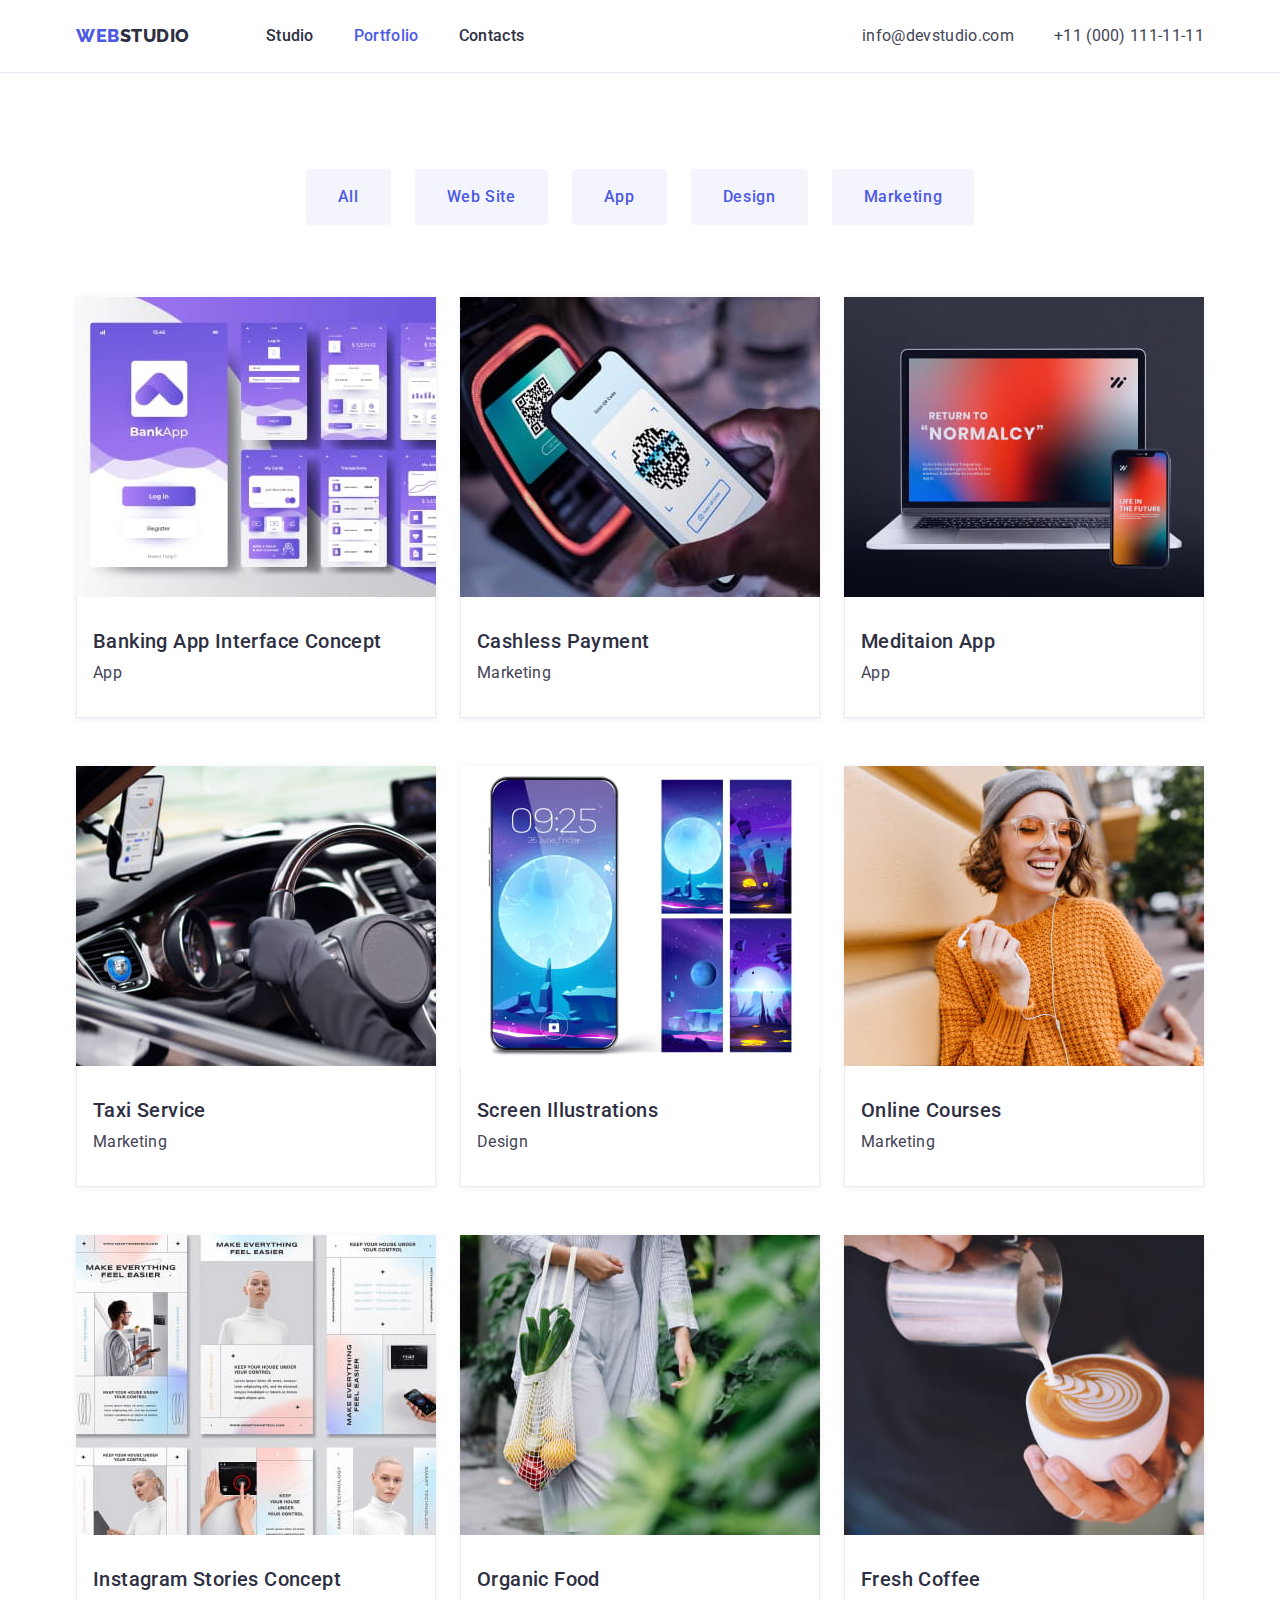
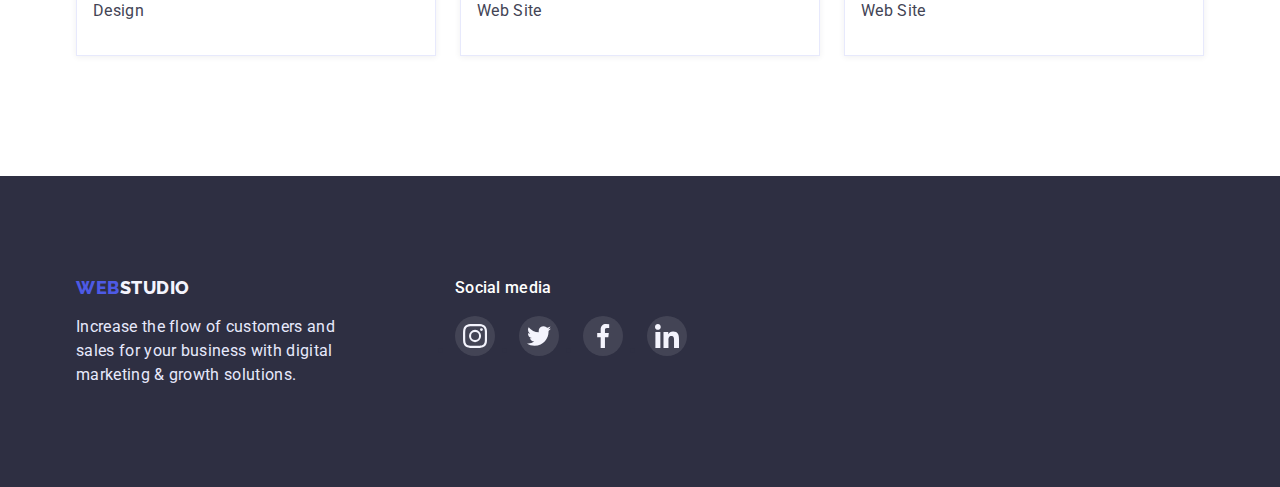
==== portfolio.html @ 7fffa985 "Initial commit" ====
<!DOCTYPE html>
<html lang="en">

<head>
    <meta charset="UTF-8">
    <meta http-equiv="X-UA-Compatible" content="IE=edge">
    <meta name="viewport" content="width=device-width, initial-scale=1.0">
    <title>Portfolio</title>

    <link rel="preconnect" href="https://fonts.googleapis.com">
    <link rel="preconnect" href="https://fonts.gstatic.com" crossorigin>
    <link
        href="https://fonts.googleapis.com/css2?family=Raleway:wght@800&family=Roboto:wght@400;500;700;900&display=swap"
        rel="stylesheet">

    <link rel="stylesheet"
        href="https://cdnjs.cloudflare.com/ajax/libs/modern-normalize/1.1.0/modern-normalize.min.css">

    <link rel="stylesheet" href="./css/styles.css" />
</head>

<body>
    <header class="page-header">
        <div class="header-cont container">
            <nav class="nav-head">
                <!-- Logo -->
                <a class="logo list" href="./index.html">WEB<span class="logo-dark">STUDIO</span></a>

                <!-- Navigation menu -->
                <ul class="navigation list">
                    <li class="item">
                        <a class="nav-link list" href="./index.html">Studio</a>
                    </li>
                    <li class="item">
                        <a class="nav-link current list" href="./portfolio.html">Portfolio</a>
                    </li>
                    <li class="item">
                        <a class="nav-link list" href="">Contacts</a>
                    </li>
                </ul>
            </nav>
            <!-- Contacts -->
            <ul class="contacts list">
                <li class="item">
                    <a class="con-link list" href="mailto:info@devstudio.com">info@devstudio.com</a>
                </li>
                <li>
                    <a class="con-link list" href="tel:+110001111111">+11 (000) 111-11-11</a>
                </li>
            </ul>
        </div>
    </header>
    <main>

        <!-- Filter -->
        <section>
            <div class="filter-section container">
                <h1 class="ghost">Portfolio</h1>
                <ul class="filter-item list">
                    <li>
                        <button class="filter-btn" type="button">All</button>
                    </li>
                    <li>
                        <button class="filter-btn" type="button">Web Site</button>
                    </li>
                    <li>
                        <button class="filter-btn" type="button">App</button>
                    </li>
                    <li>
                        <button class="filter-btn" type="button">Design</button>
                    </li>
                    <li>
                        <button class="filter-btn" type="button">Marketing</button>
                    </li>

                </ul>
            </div>

            <!-- Main section -->

            <div class="container">
                <ul class="portfolio-card list">
                    <li class="por-card">
                        <a class="por-bloc list" href="">
                            <img src="./images/portfolio/img1.jpg" alt="row_image" width="360" height="300">
                            <div class="port-border">
                                <h2 class="card-title">Banking App Interface Concept</h2>
                                <p class="card-desc">App</p>
                            </div>
                        </a>
                    </li>
                    <li class="por-card">
                        <a class="por-bloc list" href="">
                            <img src="./images/portfolio/img2.jpg" alt="row_image" width="360" height="300">
                            <div class="port-border">
                                <h2 class="card-title">Cashless Payment</h2>
                                <p class="card-desc">Marketing</p>
                            </div>
                        </a>
                    </li>
                    <li class="por-card">
                        <a class="por-bloc list" href="">
                            <img src="./images/portfolio/img3.jpg" alt="row_image" width="360" height="300">
                            <div class="port-border">
                                <h2 class="card-title">Meditaion App</h2>
                                <p class="card-desc">App</p>
                            </div>
                        </a>
                    </li>
                    <li class="por-card">
                        <a class="por-bloc list" href="">
                            <img src="./images/portfolio/img4.jpg" alt="row_image" width="360" height="300">
                            <div class="port-border">
                                <h2 class="card-title">Taxi Service</h2>
                                <p class="card-desc">Marketing</p>
                            </div>
                        </a>
                    </li>
                    <li class="por-card">
                        <a class="por-bloc list" href="">
                            <img src="./images/portfolio/img5.jpg" alt="row_image" width="360" height="300">
                            <div class="port-border">
                                <h2 class="card-title">Screen Illustrations</h2>
                                <p class="card-desc">Design</p>
                            </div>
                        </a>
                    </li>
                    <li class="por-card">
                        <a class="por-bloc list" href="">
                            <img src="./images/portfolio/img6.jpg" alt="row_image" width="360" height="300">
                            <div class="port-border">
                                <h2 class="card-title">Online Courses</h2>
                                <p class="card-desc">Marketing</p>
                            </div>
                        </a>
                    </li>
                    <li class="por-card">
                        <a class="por-bloc list" href="">
                            <img src="./images/portfolio/img7.jpg" alt="row_image" width="360" height="300">
                            <div class="port-border">
                                <h2 class="card-title">Instagram Stories Concept</h2>
                                <p class="card-desc">Design</p>
                            </div>
                        </a>
                    </li>
                    <li class="por-card">
                        <a class="por-bloc list" href="">
                            <img src="./images/portfolio/img8.jpg" alt="row_image" width="360" height="300">
                            <div class="port-border">
                                <h2 class="card-title">Organic Food</h2>
                                <p class="card-desc">Web Site</p>
                            </div>
                        </a>
                    </li>
                    <li class="por-card">
                        <a class="por-bloc list" href="">
                            <img src="./images/portfolio/img9.jpg" alt="row_image" width="360" height="300">
                            <div class="port-border">
                                <h2 class="card-title">Fresh Coffee</h2>
                                <p class="card-desc">Web Site</p>
                            </div>
                        </a>
                    </li>
                </ul>
            </div>
        </section>

    </main>

    <footer>
        <div class="footer container">
            <div><a class="logo list" href="./index.html">WEB<span class="logo-white">STUDIO</span></a>
                <p class="footer-text">Increase the flow of customers and <br> sales for your business with digital <br>
                    marketing &
                    growth solutions.</p>
            </div>
            <div class="footer-media">
                <p class="social-media">Social media</p>
                <ul class="footer-action">
                    <li>
                        <a class="footer-link" href="">
                            <svg class="footer-icon" width="24" height="24">
                                <use href="./images/icons.svg#instagram"></use>
                            </svg>
                        </a>
                    </li>
                    <li>
                        <a class="footer-link" href="">
                            <svg class="footer-icon" width="24" height="24">
                                <use href="./images/icons.svg#twitter"></use>
                            </svg>
                        </a>
                    </li>
                    <li>
                        <a class="footer-link" href="">
                            <svg class="footer-icon" width="24" height="24">
                                <use href="./images/icons.svg#facebook"></use>
                            </svg>
                        </a>
                    </li>
                    <li>
                        <a class="footer-link" href="">
                            <svg class="footer-icon" width="24" height="24">
                                <use href="./images/icons.svg#linkedin"></use>
                            </svg>
                        </a>
                    </li>
                </ul>
            </div>
        </div>
    </footer>
</body>

</html>
---- css/styles.css ----
/* Colors */
/* основний колір  #2E2F42 */
/* другорядний текст #434455 */
/* білий текст #FFFFFF */
/* білий текст лого #F4F4FD  */
/* основний акцент #4D5AE5 */

:root {
    --primary-text: #2e2f42;
    --secondary-text: #434455;
    --accent-color: #4D5AE5;
    --hover-color: #404BBF;
    --white-text: #FFFFFF;
    --second-white-color: #F4F4FD;
}

body {
    background-color: #ffffff;
    font-family: Roboto, sans-serif;
    color: var(--primary-text);

}

.list {
    list-style: none;
    text-decoration: none;
    margin-top: 0;
    margin-bottom: 0;
}

button {
    min width: 169px;
    border-radius: 4px;
    padding: 16px 32px;
    
    font-family: inherit;
    cursor: pointer;
    border: none;
    font-family: 'Roboto';
    font-style: normal;
    font-weight: 500;
    font-size: 16px;
    line-height: 1.5;
    letter-spacing: 0.04em;
    text-align: center;

}

.boxx {
    background-color: rgb(104, 104, 104);
    outline: 1px solid red;
}

.container {
    margin-left: auto;
    margin-right: auto;
    max-width: 1158px;
    padding-left: 15px;
    padding-right: 15px;

    /* outline: 1px solid red; */
    /* background-color: rgb(193, 211, 201); */
}

.ghost {
    display: none;
}

img{
    display: block;
}

/* Page header */
.page-header {
    border-bottom: 1px solid #E7E9FC;
}

.header-cont {
    display: flex;
    align-items: center;
    justify-content: space-between;
}

/* logo */
.logo {
    display: block;
    padding-top: 24px;
    padding-bottom: 24px;
    margin-right: 76px;

    color: var(--accent-color);
    font-family: Raleway, sans-serif;
    font-weight: 800;
    font-size: 18px;
    line-height: 1.3;
    letter-spacing: 0.03em;
}
.logo-dark {color: var(--primary-text);}
.logo-white {color: var(--second-white-color);}

/* Навігація контакти */

.navigation {
    display: flex;
    padding-left: 0;
}
.nav-head {
    display: flex;
}
.navigation .item:not(:last-child) {
    margin-right: 40px;
}

.nav-link {
    display: block;
    padding-top: 24px;
    padding-bottom: 24px;
    
    font-weight: 500;
    font-size: 16px;
    line-height: 1.5;
    letter-spacing: 0.02em;
    color: var(--primary-text);

}
.nav-link:hover,
.nav-link:focus {
    color: var(--hover-color);
}
.current {
    color: var(--accent-color);
}

.contacts {
    padding-left: 0;
    display: flex;
}
.contacts .item:not(:last-child){
    margin-right: 40px;
}

.con-link {
    display: block;
    padding-top: 24px;
    padding-bottom: 24px;

    font-size: 16px;
    line-height: 1.5;
    letter-spacing: 0.02em;
    color: var(--secondary-text);
}
.con-link:hover,
.con-link:focus {
    color: var(--hover-color);
}

/* ***** Main page ***** */

/* HERO */
.hero {
    width: 1440px;
    height: 600px;
    padding: 188px 0px;
    margin-left: auto;
    margin-right: auto;
    text-align: center;
    background-color: rgba(46, 47, 66, 0.7);
    background-image: linear-gradient(rgba(46, 47, 66, 0.7), rgba(46, 47, 66, 0.7)), url(../images/people-office\ 1.jpg);
    background-position: center;
    box-shadow: 0px 4px 4px rgba(0, 0, 0, 0.25);
}
.hero-title {
    margin-top: 0;
    margin-bottom: 48px;

    color: var(--white-text);
    font-weight: 700;
    font-size: 56px;
    line-height: 1.1;
    letter-spacing: 0.02em;
    text-align: center;
}
.hero-button {
    margin-top: 0;
    margin-bottom: 0;

    color: var(--white-text);
    background-color: var(--accent-color);
    box-shadow: 0px 4px 4px rgba(0, 0, 0, 0.15);
    height: 56px;
}
.hero-button:hover,
.hero-button:focus {
    background-color: var(--hover-color);
}

/* Feature */
.feature-box{
    padding: 120px 0px;
}

.feature {
    display: flex;
    padding-left: 0;
}
.feature .element:not(:last-child){
    margin-right: 24px;
}
.element-icon{
    display: flex;
    margin-bottom: 8px;
    width: 264px;
    height: 112px;
    align-items: center;
    justify-content: center;
    background: #F4F4FD;
    border-radius: 4px;

}
.feature-title {
    margin-top: 0;
    margin-bottom: 8px;
    
    font-weight: 500;
    font-size: 20px;
    line-height: 1.2;
    letter-spacing: 0.02em;
}

.feature-text {
    margin: 0;
    
    font-size: 16px;
    line-height: 1.5;
    letter-spacing: 0.02em;
    color:var(--secondary-text);
}

/* Doing section */
.doing{
    padding-bottom: 120px;
}

.doing-title {
    margin-bottom: 72px;
    
    font-weight: 700;
    font-size: 36px;
    line-height: 1.1;
    letter-spacing: 0.02em;
    text-transform: capitalize;
    text-align: center;
}
.doing-img {
    display: flex;
    padding: 0; 
}
.doing-img li:not(:last-child){
    margin-right: 24px;
}

/* Team */
.team {
    padding-top: 120px;
    padding-bottom: 120px;
    background-color: #F4F4FD;
}
.team-card {
    display: flex;
    padding: 0;
}
.team-card li{
    background-color: #FFFFFF;
    border-radius: 0px 0px 4px 4px;
}
.team-card li:not(:last-child) {
    margin-right: 24px;
}
.team-title {
    margin-bottom: 72px;

    font-weight: 700;
    font-size: 36px;
    line-height: 1.1;
    letter-spacing: 0.02em;
    text-align: center;
}
.team-box{
    padding: 32px 16px;
    text-align: center;
}
.team-name {
    margin: 0px 0px 8px 0px;
    font-weight: 500;
    font-size: 20px;
    line-height: 1.2;
    letter-spacing: 0.02em;
}
.team-desc {
    font-size: 16px;
    line-height: 1.5;
    letter-spacing: 0.02em;
    color: var(--secondary-text);
    margin: 0px 0px 8px 0px;
}
.team-social{
    display: flex;
    padding: 0;
}
.social-icon {
    fill: var(--second-white-color)
    

}
.social-block{
    display: flex;
    align-items: center;
    justify-content: center;
    width: 40px;
    height: 40px;
    background-color: var(--accent-color);
    border-radius: 50%;
}
.social-block:hover {
    background-color: var(--hover-color)
}


/* Customers */
.client-cont{
    padding-top: 130px;
    padding-bottom: 120px;

}
.client-top{
    margin-top: 0;
    margin-bottom: 72px;
    font-weight: 700;
    font-size: 36px;
    line-height: 1.1;
    text-align: center;
    letter-spacing: 0.02em;
    text-transform: capitalize;
    color: var(--primary-text);
}
.client-list{
    display: flex;
    padding: 0;    
    gap: 24px;
}
.client-logo{
    width: 168px;
    height: 88px;
    display: flex;
    flex-direction: row;
    align-items: flex-start;
    padding: 16px 32px;
    border: 1px solid #8E8F99;
    border-radius: 4px;
}
.client-logo:focus,
.client-logo:hover{
    border: 1px solid var(--hover-color);
    border-radius: 4px;
}
.client-icon{
    fill: #8E8F99;
}
.client-icon:focus,
.client-icon:hover{
    fill: var(--hover-color);
}



/* Footer */
footer {
    padding-top: 100px;
    padding-bottom: 100px;
    background-color: var(--primary-text);
}
div.foorer.container {
    width: 264px;
    height: 110px;

}
.footer{
    display: flex;
}

.footer-text {
    line-height: 1.5;
    letter-spacing: 0.02em;
    color: #E7E9FC;
    margin-bottom: 0;
    margin-top: 0;
}
.footer .logo{
    padding-top: 0;
    padding-bottom: 0;
    margin-bottom: 16px;
}
.footer-media{
    display: block;
    margin-left: 120px;
}
.social-media{
    margin-top: 0;
    letter-spacing: 0.02em;
    font-weight: 500;
    font-style: 16px;
    line-height: 1.5;
    color: var(--white-text);

}
.footer-action{
    display: flex;
    padding: 0;
    margin: 0;
    gap: 24px;
}
.footer-link{
    align-items: center;
    justify-content: center;
    background: rgba(255, 255, 255, 0.1);
    border-radius: 50%;
    display: block;
    border: none;
    height: 40px;
    fill: var(--second-white-color)
}
.footer-link:focus,
.footer-link:hover{
    background: #31D0AA;
}
.footer-icon{
    width: 24px;
    height: 24px;
    margin: 8px;
    fill: var(--second-white-color)
}


/* ***** Portfolio page ***** */

/* Filter */

.filter-section{
    padding-top: 96px;
    padding-bottom: 72px;
}
.filter-item {
    display: flex;
    justify-content: center;
    padding-left: 0;
}
.filter-btn {
    background-color: var(--second-white-color);
    color: var(--accent-color);
}
.filter-item > li:not(:last-child) {
    margin-right: 24px;
}
.filter-btn:hover,
.filter-btn:focus {
    background-color: #404BBF;
    color: #ffffff;
}

/* Portfolio cards */

.portfolio-card {
    padding-bottom: 120px;
    display: flex;
    flex-wrap: wrap;
    column-gap: 24px;
    row-gap: 48px;
    padding-left: 0;
}

.por-bloc {
    display: block;
    box-shadow: 0px 1px 6px rgba(46, 47, 66, 0.08);
}
.por-bloc:hover {
    box-shadow: 0px 1px 6px rgba(46, 47, 66, 0.08), 0px 1px 1px rgba(46, 47, 66, 0.16), 0px 2px 1px rgba(46, 47, 66, 0.08);
}
.port-border {
    padding: 32px 16px;

    border-left: 1px solid #E7E9FC;
    border-bottom: 1px solid #E7E9FC;
    border-right: 1px solid #E7E9FC;
}
.card-title {
    margin:0px 0px 8px 0px;
    font-weight: 500;
    font-size: 20px;
    line-height: 1.2;
    letter-spacing: 0.02em;
    color: var(--primary-text);
}
.card-desc {
    margin: 0;
    font-size: 16px;
    line-height: 1.5;
    letter-spacing: 0.02em;
    color: var(--secondary-text);
}
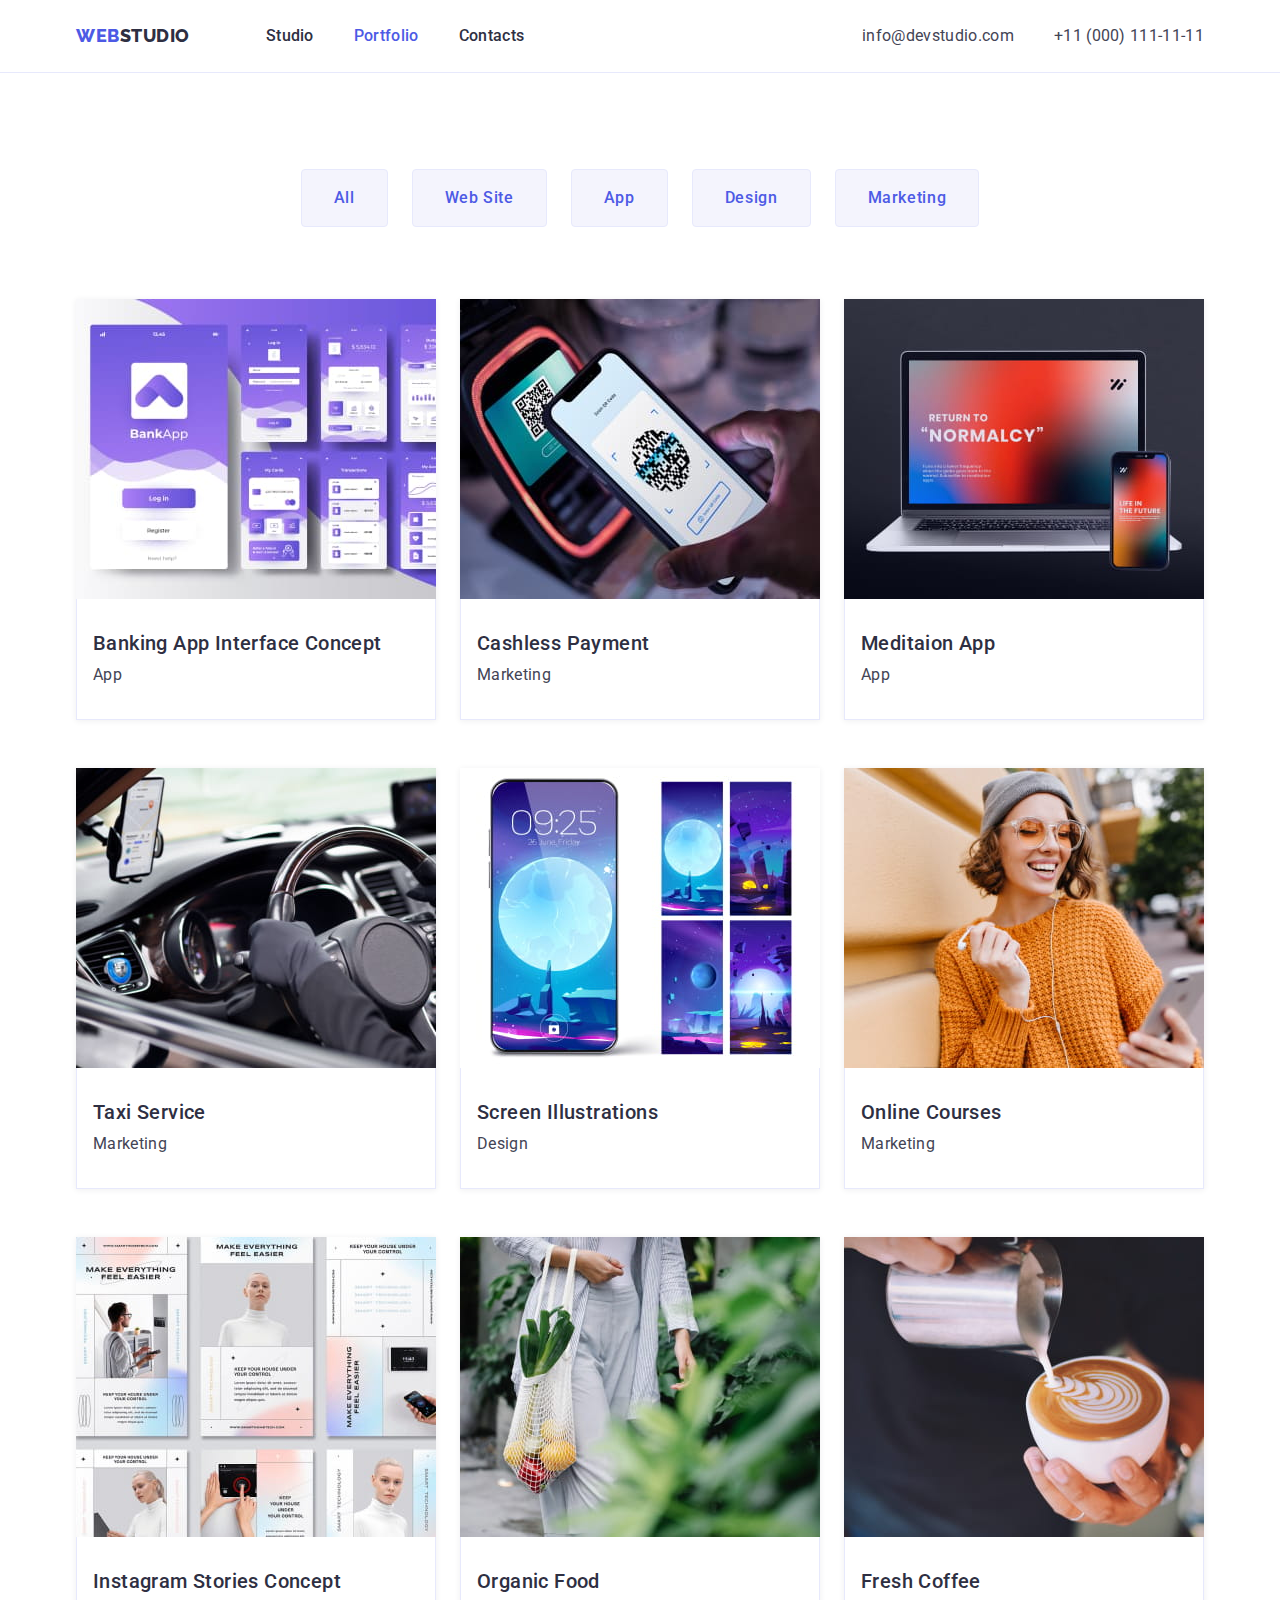
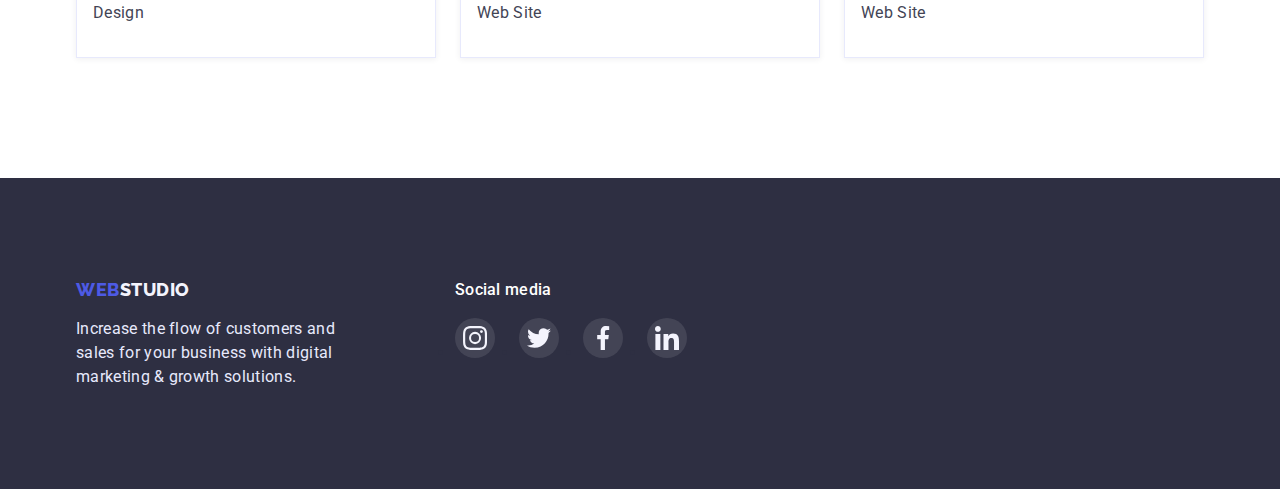
==== commit 7c66f826: "hw-05-02" ====
--- a/portfolio.html
+++ b/portfolio.html
@@ -58,19 +58,19 @@
                 <h1 class="ghost">Portfolio</h1>
                 <ul class="filter-item list">
                     <li>
-                        <button class="filter-btn" type="button">All</button>
-                    </li>
-                    <li>
-                        <button class="filter-btn" type="button">Web Site</button>
-                    </li>
-                    <li>
-                        <button class="filter-btn" type="button">App</button>
-                    </li>
-                    <li>
-                        <button class="filter-btn" type="button">Design</button>
-                    </li>
-                    <li>
-                        <button class="filter-btn" type="button">Marketing</button>
+                        <button class="filter-btn button" type="button">All</button>
+                    </li>
+                    <li>
+                        <button class="filter-btn button" type="button">Web Site</button>
+                    </li>
+                    <li>
+                        <button class="filter-btn button" type="button">App</button>
+                    </li>
+                    <li>
+                        <button class="filter-btn button" type="button">Design</button>
+                    </li>
+                    <li>
+                        <button class="filter-btn button" type="button">Marketing</button>
                     </li>
 
                 </ul>
--- a/css/styles.css
+++ b/css/styles.css
@@ -28,7 +28,7 @@
     margin-bottom: 0;
 }
 
-button {
+.button {
     min width: 169px;
     border-radius: 4px;
     padding: 16px 32px;
@@ -46,11 +46,6 @@
 
 }
 
-.boxx {
-    background-color: rgb(104, 104, 104);
-    outline: 1px solid red;
-}
-
 .container {
     margin-left: auto;
     margin-right: auto;
@@ -58,8 +53,6 @@
     padding-left: 15px;
     padding-right: 15px;
 
-    /* outline: 1px solid red; */
-    /* background-color: rgb(193, 211, 201); */
 }
 
 .ghost {
@@ -122,10 +115,14 @@
     letter-spacing: 0.02em;
     color: var(--primary-text);
 
+    transition-property: color;
+    transition-duration: 250ms;
+    transition-timing-function: cubic-bezier(0.4, 0, 0.2, 1);
 }
 .nav-link:hover,
 .nav-link:focus {
     color: var(--hover-color);
+
 }
 .current {
     color: var(--accent-color);
@@ -148,6 +145,10 @@
     line-height: 1.5;
     letter-spacing: 0.02em;
     color: var(--secondary-text);
+
+    transition-property: color;
+    transition-duration: 250ms;
+    transition-timing-function: cubic-bezier(0.4, 0, 0.2, 1);
 }
 .con-link:hover,
 .con-link:focus {
@@ -188,6 +189,10 @@
     background-color: var(--accent-color);
     box-shadow: 0px 4px 4px rgba(0, 0, 0, 0.15);
     height: 56px;
+
+    transition-property: background-color;
+    transition-duration: 250ms;
+    transition-timing-function: cubic-bezier(0.4, 0, 0.2, 1);
 }
 .hero-button:hover,
 .hero-button:focus {
@@ -269,8 +274,10 @@
     display: flex;
     padding: 0;
 }
-.team-card li{
+.t-card {
     background-color: #FFFFFF;
+    border-radius: 0px 0px 4px 4px;
+    box-shadow: 0px 1px 6px rgba(46, 47, 66, 0.08), 0px 1px 1px rgba(46, 47, 66, 0.16), 0px 2px 1px rgba(46, 47, 66, 0.08);
     border-radius: 0px 0px 4px 4px;
 }
 .team-card li:not(:last-child) {
@@ -307,6 +314,7 @@
     display: flex;
     padding: 0;
 }
+
 .social-icon {
     fill: var(--second-white-color)
     
@@ -320,6 +328,10 @@
     height: 40px;
     background-color: var(--accent-color);
     border-radius: 50%;
+    
+    transition-property: background-color;
+    transition-duration: 250ms;
+    transition-timing-function: cubic-bezier(0.4, 0, 0.2, 1);
 }
 .social-block:hover {
     background-color: var(--hover-color)
@@ -357,18 +369,19 @@
     padding: 16px 32px;
     border: 1px solid #8E8F99;
     border-radius: 4px;
+    color: #8E8F99;
+    
+    transition-property: color ;
+    transition-duration: 250ms;
+    transition-timing-function: cubic-bezier(0.4, 0, 0.2, 1);
 }
 .client-logo:focus,
 .client-logo:hover{
     border: 1px solid var(--hover-color);
-    border-radius: 4px;
+    color: var(--hover-color);
 }
 .client-icon{
-    fill: #8E8F99;
-}
-.client-icon:focus,
-.client-icon:hover{
-    fill: var(--hover-color);
+    fill: currentColor;
 }
 
 
@@ -427,7 +440,11 @@
     display: block;
     border: none;
     height: 40px;
-    fill: var(--second-white-color)
+    fill: var(--second-white-color);
+    
+    transition-property: background-color;
+    transition-duration: 250ms;
+    transition-timing-function: cubic-bezier(0.4, 0, 0.2, 1);
 }
 .footer-link:focus,
 .footer-link:hover{
@@ -457,6 +474,12 @@
 .filter-btn {
     background-color: var(--second-white-color);
     color: var(--accent-color);
+    border: 1px solid #E7E9FC;
+    border-radius: 4px;
+
+    transition-property: background-color color box-shadow;
+    transition-duration: 250ms;
+    transition-timing-function: cubic-bezier(0.4, 0, 0.2, 1);
 }
 .filter-item > li:not(:last-child) {
     margin-right: 24px;
@@ -465,6 +488,8 @@
 .filter-btn:focus {
     background-color: #404BBF;
     color: #ffffff;
+    box-shadow: 0px 3px 1px rgba(0, 0, 0, 0.1), 0px 2px 1px rgba(0, 0, 0, 0.08), 0px 2px 2px rgba(0, 0, 0, 0.12);
+    border: 1px solid var(--hover-color);
 }
 
 /* Portfolio cards */
@@ -506,4 +531,88 @@
     line-height: 1.5;
     letter-spacing: 0.02em;
     color: var(--secondary-text);
+}
+.por-thumb{
+    position: relative;
+
+}
+.por-thumb::before  {
+    display: inline-block;
+    position: absolute;
+    content: "";
+    width: 100%;
+    height: 100%;
+
+    background-color: var(--accent-color);
+
+    opacity: 0;
+}
+.por-thumb:hover::before{
+    opacity: 1;
+    
+}
+
+/* Modal window!!! */
+
+.backdrop{
+    position: fixed;
+    top: 0;
+    left: 0;
+    width: 100%;
+    height: 100%;
+    background-color: rgba(46, 47, 66, 0.4);
+
+    opacity: 1;
+    transition: opacity 250ms cubic-bezier(0.4, 0, 0.2, 1);
+}
+
+.backdrop.is-hidden{
+    opacity: 0;
+    pointer-events: none;
+}
+.backdrop.is-hidden .modal {
+    transform: translate(-50%, -50%) scale(0.8);
+}
+.modal{
+    position: absolute;
+
+    /* Відтворено з Figma */
+   
+    /* top: 88px;
+    left: 50%;
+    transform: translateX(-50%); */
+ 
+    /* Потрібно по завданню  */
+    top: 50%;
+    left: 50%;
+
+    width: 408px;
+    min-height: 576px;
+    
+    background-color: #FCFCFC;
+    box-shadow: 0px 1px 1px rgba(0, 0, 0, 0.14), 0px 1px 3px rgba(0, 0, 0, 0.12), 0px 2px 1px rgba(0, 0, 0, 0.2);
+    border-radius: 4px;
+    
+    transform: translate(-50%, -50%) scale(1);
+    transition: transform 250ms cubic-bezier(0.4, 0, 0.2, 1);
+}
+
+.modal-btn{
+    display: flex;
+    align-items: center;
+    justify-content: center;
+
+    position: absolute;
+    top: 24px;
+    right: 24px;
+    
+    width: 24px;
+    height: 24px;
+
+    background-color: #E7E9FC;
+    border: 1px solid rgba(0, 0, 0, 0.1);
+    border-radius: 50%;
+}
+.modal-icon{
+    color: #000;
 }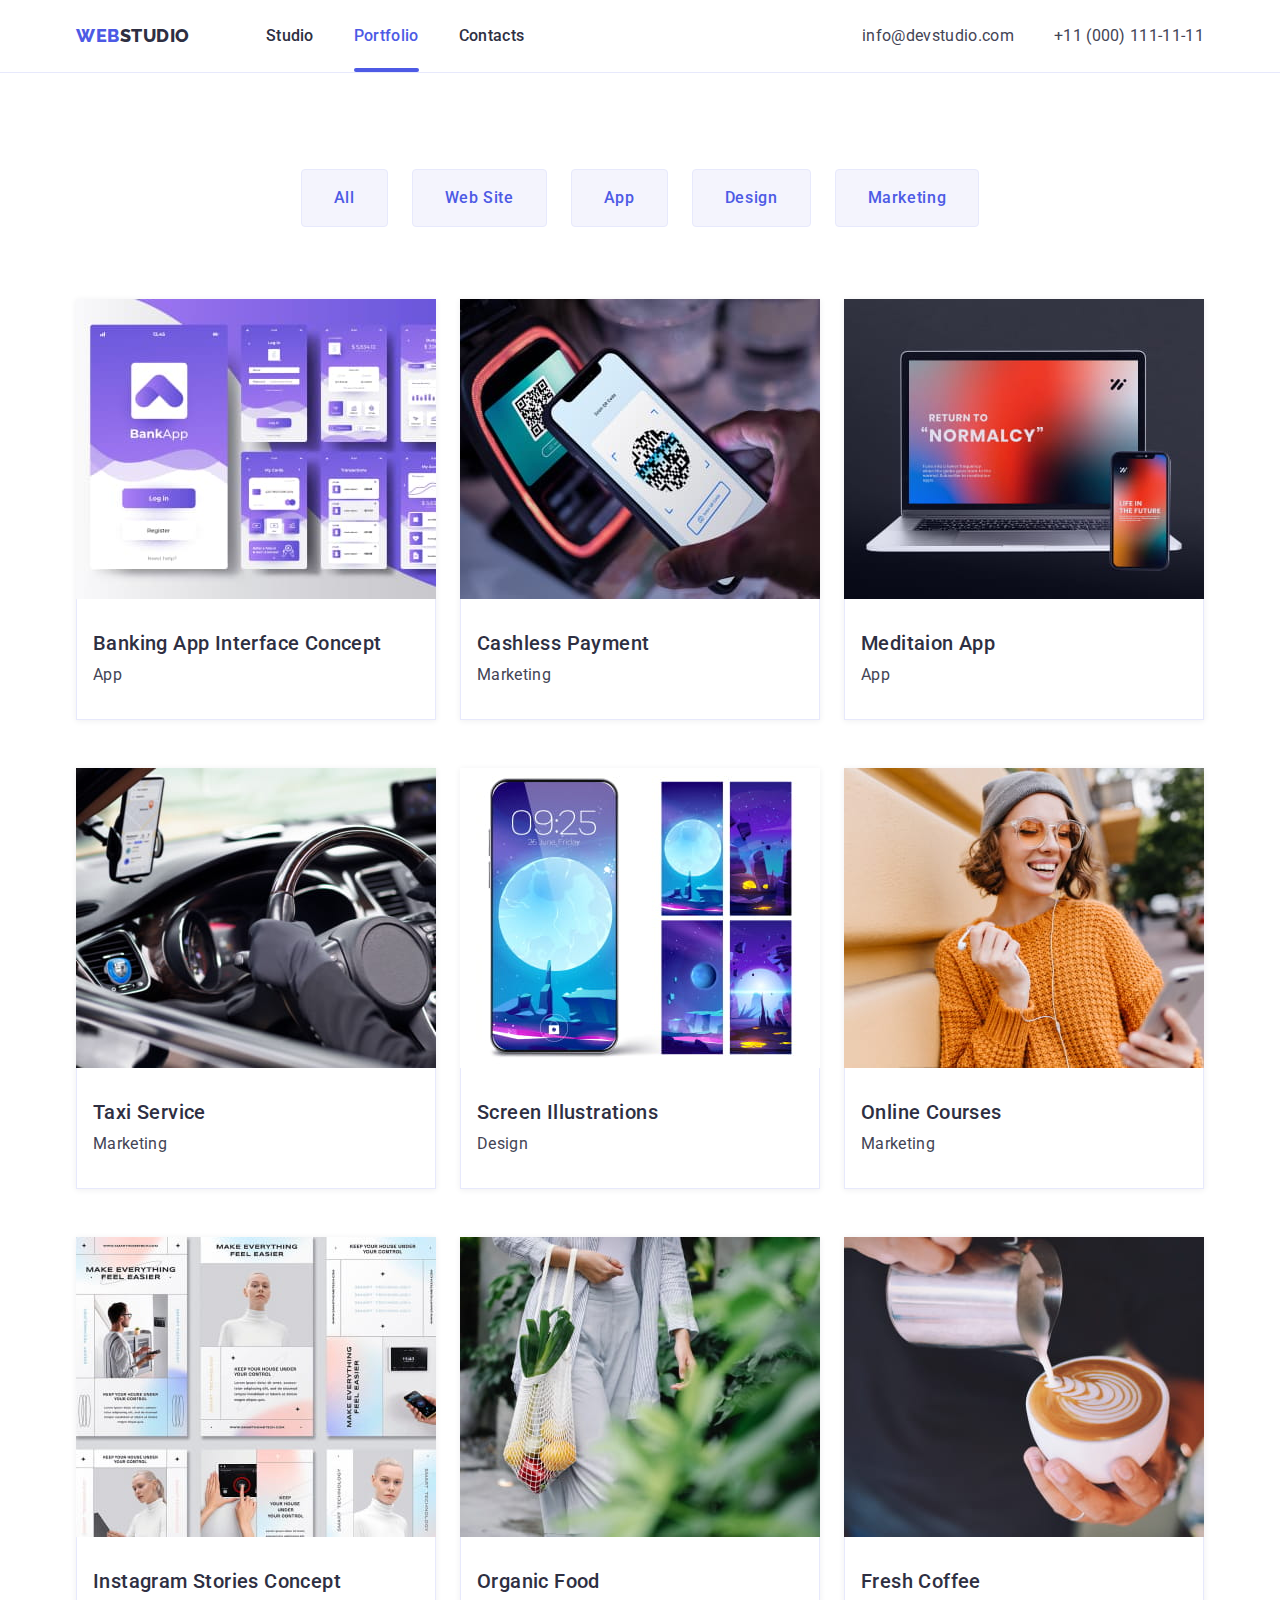
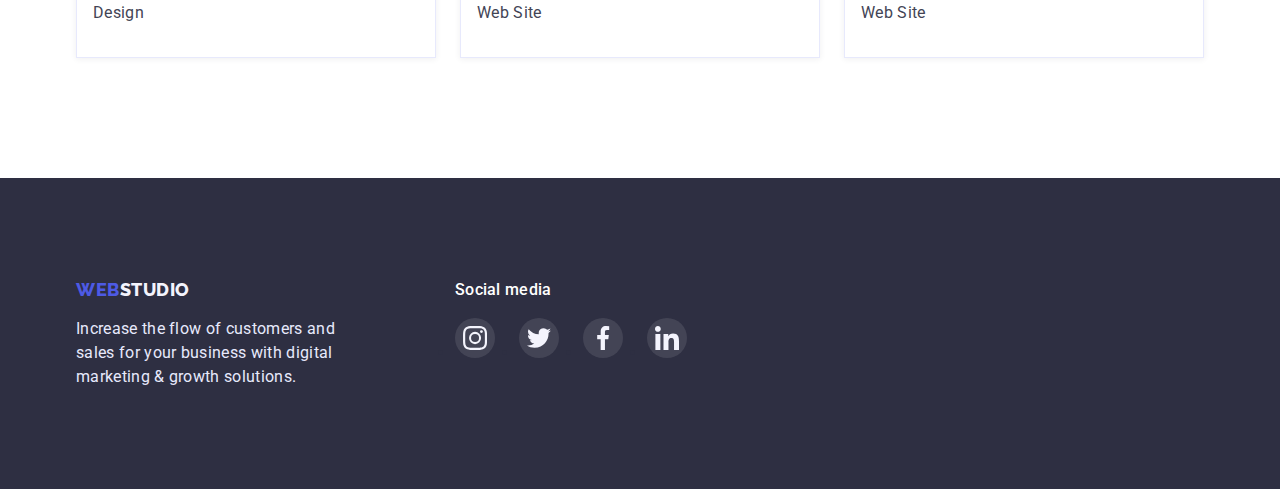
==== commit d5d07900: "hw-05-final" ====
--- a/portfolio.html
+++ b/portfolio.html
@@ -82,7 +82,9 @@
                 <ul class="portfolio-card list">
                     <li class="por-card">
                         <a class="por-bloc list" href="">
-                            <img src="./images/portfolio/img1.jpg" alt="row_image" width="360" height="300">
+                            <div class="por-thumb">
+                                <img src="./images/portfolio/img1.jpg" alt="row_image" width="360" height="300">
+                            </div>
                             <div class="port-border">
                                 <h2 class="card-title">Banking App Interface Concept</h2>
                                 <p class="card-desc">App</p>
@@ -91,7 +93,9 @@
                     </li>
                     <li class="por-card">
                         <a class="por-bloc list" href="">
-                            <img src="./images/portfolio/img2.jpg" alt="row_image" width="360" height="300">
+                            <div class="por-thumb">
+                                <img src="./images/portfolio/img2.jpg" alt="row_image" width="360" height="300">
+                            </div>
                             <div class="port-border">
                                 <h2 class="card-title">Cashless Payment</h2>
                                 <p class="card-desc">Marketing</p>
@@ -100,7 +104,9 @@
                     </li>
                     <li class="por-card">
                         <a class="por-bloc list" href="">
-                            <img src="./images/portfolio/img3.jpg" alt="row_image" width="360" height="300">
+                            <div class="por-thumb">
+                                <img src="./images/portfolio/img3.jpg" alt="row_image" width="360" height="300">
+                            </div>
                             <div class="port-border">
                                 <h2 class="card-title">Meditaion App</h2>
                                 <p class="card-desc">App</p>
@@ -109,7 +115,9 @@
                     </li>
                     <li class="por-card">
                         <a class="por-bloc list" href="">
-                            <img src="./images/portfolio/img4.jpg" alt="row_image" width="360" height="300">
+                            <div class="por-thumb">
+                                <img src="./images/portfolio/img4.jpg" alt="row_image" width="360" height="300">
+                            </div>
                             <div class="port-border">
                                 <h2 class="card-title">Taxi Service</h2>
                                 <p class="card-desc">Marketing</p>
@@ -118,7 +126,9 @@
                     </li>
                     <li class="por-card">
                         <a class="por-bloc list" href="">
-                            <img src="./images/portfolio/img5.jpg" alt="row_image" width="360" height="300">
+                            <div class="por-thumb">
+                                <img src="./images/portfolio/img5.jpg" alt="row_image" width="360" height="300">
+                            </div>
                             <div class="port-border">
                                 <h2 class="card-title">Screen Illustrations</h2>
                                 <p class="card-desc">Design</p>
@@ -127,7 +137,9 @@
                     </li>
                     <li class="por-card">
                         <a class="por-bloc list" href="">
-                            <img src="./images/portfolio/img6.jpg" alt="row_image" width="360" height="300">
+                            <div class="por-thumb">
+                                <img src="./images/portfolio/img6.jpg" alt="row_image" width="360" height="300">
+                            </div>
                             <div class="port-border">
                                 <h2 class="card-title">Online Courses</h2>
                                 <p class="card-desc">Marketing</p>
@@ -136,7 +148,9 @@
                     </li>
                     <li class="por-card">
                         <a class="por-bloc list" href="">
-                            <img src="./images/portfolio/img7.jpg" alt="row_image" width="360" height="300">
+                            <div class="por-thumb">
+                                <img src="./images/portfolio/img7.jpg" alt="row_image" width="360" height="300">
+                            </div>
                             <div class="port-border">
                                 <h2 class="card-title">Instagram Stories Concept</h2>
                                 <p class="card-desc">Design</p>
@@ -145,7 +159,9 @@
                     </li>
                     <li class="por-card">
                         <a class="por-bloc list" href="">
-                            <img src="./images/portfolio/img8.jpg" alt="row_image" width="360" height="300">
+                            <div class="por-thumb">
+                                <img src="./images/portfolio/img8.jpg" alt="row_image" width="360" height="300">
+                            </div>
                             <div class="port-border">
                                 <h2 class="card-title">Organic Food</h2>
                                 <p class="card-desc">Web Site</p>
@@ -154,7 +170,9 @@
                     </li>
                     <li class="por-card">
                         <a class="por-bloc list" href="">
-                            <img src="./images/portfolio/img9.jpg" alt="row_image" width="360" height="300">
+                            <div class="por-thumb">
+                                <img src="./images/portfolio/img9.jpg" alt="row_image" width="360" height="300">
+                            </div>
                             <div class="port-border">
                                 <h2 class="card-title">Fresh Coffee</h2>
                                 <p class="card-desc">Web Site</p>
--- a/css/styles.css
+++ b/css/styles.css
@@ -74,6 +74,7 @@
     justify-content: space-between;
 }
 
+
 /* logo */
 .logo {
     display: block;
@@ -119,13 +120,29 @@
     transition-duration: 250ms;
     transition-timing-function: cubic-bezier(0.4, 0, 0.2, 1);
 }
+
 .nav-link:hover,
 .nav-link:focus {
     color: var(--hover-color);
-
-}
+}
+
 .current {
+    position: relative;
+
     color: var(--accent-color);
+}
+
+.current::after {
+    position: absolute;
+    left: 0;
+    bottom: 0;
+
+    content: '';
+    display: block;
+    width: 100%;
+    height: 4px;
+    background-color: var(--accent-color);
+    border-radius: 2px;
 }
 
 .contacts {
@@ -506,8 +523,13 @@
 .por-bloc {
     display: block;
     box-shadow: 0px 1px 6px rgba(46, 47, 66, 0.08);
-}
-.por-bloc:hover {
+
+    transition-property: box-shadow;
+    transition-duration: 250ms;
+    transition-timing-function: cubic-bezier(0.4, 0, 0.2, 1);
+}
+.por-bloc:hover,
+.por-bloc:focus {
     box-shadow: 0px 1px 6px rgba(46, 47, 66, 0.08), 0px 1px 1px rgba(46, 47, 66, 0.16), 0px 2px 1px rgba(46, 47, 66, 0.08);
 }
 .port-border {
@@ -534,7 +556,7 @@
 }
 .por-thumb{
     position: relative;
-
+    overflow: hidden;
 }
 .por-thumb::before  {
     display: inline-block;
@@ -544,12 +566,17 @@
     height: 100%;
 
     background-color: var(--accent-color);
-
     opacity: 0;
-}
-.por-thumb:hover::before{
+    transform: translateY(100%);
+
+    transition-property: transform opacity;
+    transition-duration: 250ms;
+    transition-timing-function: cubic-bezier(0.4, 0, 0.2, 1);
+}
+.por-thumb:hover::before,
+.por-thumb:focus::before{
     opacity: 1;
-    
+    transform: translateY(0%);
 }
 
 /* Modal window!!! */
